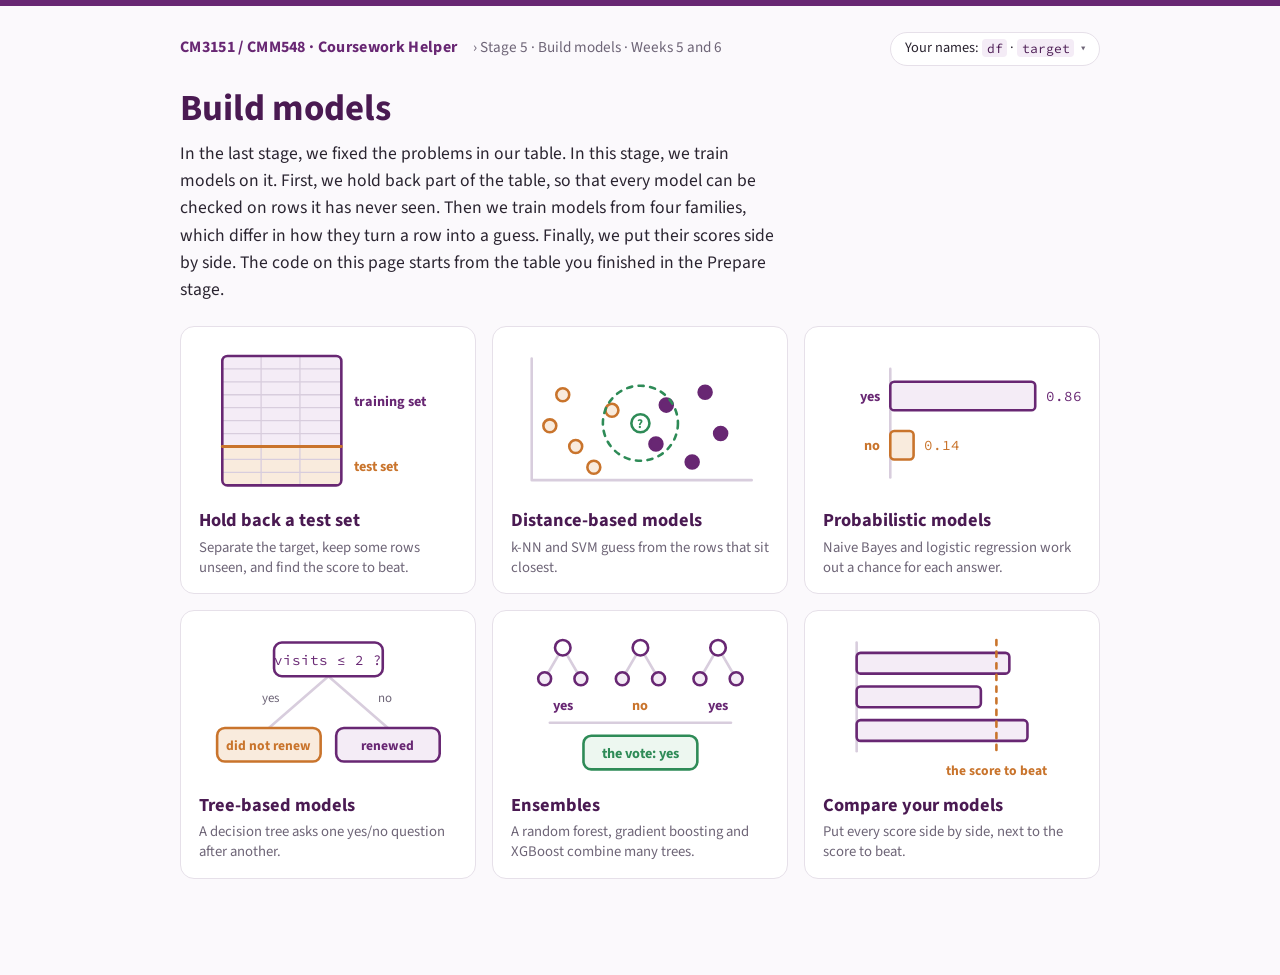
==== build.html @ bafcfcdd "Add Core Website" ====
<!doctype html>
<!--
  Coursework Helper: Build models (stage 5), drafted 16 November 2026 for weeks 5 and 6.
  Built on the design of this folder (style.css, and the same script as visualise.html).
  Every paragraph on this page is new wording. Open the page with ?review on the end of the address to shade it.
  The code is the code from the week 5 and week 6 labs. The three XGBoost questions are moved in from
  generated/week6/coursework_helper_xgboost.html.
  Example outputs were run on Bank Marketing, prepared as in the week 5 and week 6 labs, with scikit-learn 1.9.1,
  pandas 3.1.1 and xgboost 3.4.1, by generated/week6/scripts/helper_build_outputs.py.
-->
<html lang="en-GB"><head><meta charset="utf-8"><meta name="viewport" content="width=device-width,initial-scale=1">
<title>Build models · Coursework Helper</title>
<link rel="stylesheet" href="https://fonts.googleapis.com/css2?family=Source+Sans+3:wght@400;600;700&family=Source+Code+Pro:wght@400;600&display=swap">
<link rel="stylesheet" href="style.css">
<style>
  body.review [data-draft]{background:#FFF6D6;box-shadow:0 0 0 3px #FFF6D6;border-radius:3px}
</style>
</head><body>
<div class="topbar"></div>
<div class="masthead"><a class="brand" href="index.html">CM3151 / CMM548 · Coursework Helper</a><span class="crumbs">› Stage 5 · Build models · Weeks 5 and 6</span>
<div class="namesdock"><button class="namesbtn" id="namesbtn" aria-expanded="false">Your names: <code id="nm-df">df</code> · <code id="nm-target">target</code> <span class="chev">▾</span></button>
<div class="namespanel" id="namespanel" hidden><p>Type the names from your own notebook once. Every code block on the page changes to match, and they are remembered on this computer.</p>
<label>Your table <input data-key="df" value="df"></label><label>Your target column <input data-key="target" value="target"></label></div></div></div>
<main class="wrap">
<h1>Build models</h1>
<div class="intro-text"><p>In the last stage, we fixed the problems in our table. In this stage, we train models on it. First, we hold back part of the table, so that every model can be checked on rows it has never seen. Then we train models from four families, which differ in how they turn a row into a guess. Finally, we put their scores side by side. The code on this page starts from the table you finished in the Prepare stage.</p></div>

<div class="model" id="model">
  <a class="panel" href="#g-split" data-group="split">
    <svg viewBox="0 0 200 120" fill="none" stroke="#682773" stroke-width="2" stroke-linecap="round">
      <rect x="18" y="10" width="92" height="70" fill="#F4ECF6" stroke="none"/>
      <rect x="18" y="80" width="92" height="30" fill="#F9EBDD" stroke="none"/>
      <path d="M18 20h92M18 30h92M18 40h92M18 50h92M18 60h92M18 70h92M18 90h92M18 100h92M48 10v100M78 10v100" stroke="#D8CDDD" stroke-width="1"/>
      <rect x="18" y="10" width="92" height="100" rx="4"/>
      <path d="M18 80h92" stroke="#C9742C" stroke-width="2.2"/>
      <text x="120" y="49" font-size="11" fill="#682773" stroke="none" font-family="Source Sans 3" font-weight="700">training set</text>
      <text x="120" y="99" font-size="11" fill="#C9742C" stroke="none" font-family="Source Sans 3" font-weight="700">test set</text>
    </svg>
    <h2>Hold back a test set</h2><p>Separate the target, keep some rows unseen, and find the score to beat.</p>
  </a>
  <a class="panel" href="#g-distance" data-group="distance">
    <svg viewBox="0 0 200 120" fill="none" stroke="#682773" stroke-width="2" stroke-linecap="round">
      <path d="M16 106h170M16 106V12" stroke="#D8CDDD"/>
      <g fill="#F9EBDD" stroke="#C9742C"><circle cx="78" cy="52" r="5"/><circle cx="40" cy="40" r="5"/><circle cx="50" cy="80" r="5"/><circle cx="30" cy="64" r="5"/><circle cx="64" cy="96" r="5"/></g>
      <g fill="#682773"><circle cx="120" cy="48" r="5"/><circle cx="112" cy="78" r="5"/><circle cx="150" cy="38" r="5"/><circle cx="162" cy="70" r="5"/><circle cx="140" cy="92" r="5"/></g>
      <circle cx="100" cy="62" r="29" stroke="#2E8B57" stroke-dasharray="4 5"/>
      <circle cx="100" cy="62" r="7" fill="#fff" stroke="#2E8B57"/>
      <text x="100" y="66" font-size="10" fill="#2E8B57" stroke="none" font-family="Source Sans 3" font-weight="700" text-anchor="middle">?</text>
    </svg>
    <h2>Distance-based models</h2><p>k-NN and SVM guess from the rows that sit closest.</p>
  </a>
  <a class="panel" href="#g-prob" data-group="prob">
    <svg viewBox="0 0 200 120" fill="none" stroke="#682773" stroke-width="2" stroke-linecap="round">
      <path d="M52 20v84" stroke="#D8CDDD"/>
      <rect x="52" y="30" width="112" height="22" rx="3" fill="#F4ECF6"/>
      <rect x="52" y="68" width="18" height="22" rx="3" fill="#F9EBDD" stroke="#C9742C"/>
      <text x="44" y="45" font-size="11" fill="#682773" stroke="none" font-family="Source Sans 3" font-weight="700" text-anchor="end">yes</text>
      <text x="44" y="83" font-size="11" fill="#C9742C" stroke="none" font-family="Source Sans 3" font-weight="700" text-anchor="end">no</text>
      <text x="172" y="45" font-size="11" fill="#682773" stroke="none" font-family="Source Code Pro">0.86</text>
      <text x="78" y="83" font-size="11" fill="#C9742C" stroke="none" font-family="Source Code Pro">0.14</text>
    </svg>
    <h2>Probabilistic models</h2><p>Naive Bayes and logistic regression work out a chance for each answer.</p>
  </a>
  <a class="panel" href="#g-tree" data-group="tree">
    <svg viewBox="0 0 200 120" fill="none" stroke="#682773" stroke-width="2" stroke-linecap="round">
      <path d="M100 38L54 78M100 38l46 40" stroke="#D8CDDD"/>
      <rect x="58" y="12" width="84" height="26" rx="6" fill="#fff"/>
      <text x="100" y="29" font-size="11" fill="#682773" stroke="none" font-family="Source Code Pro" text-anchor="middle">visits ≤ 2 ?</text>
      <text x="62" y="58" font-size="10" fill="#6E6577" stroke="none" font-family="Source Sans 3" text-anchor="end">yes</text>
      <text x="138" y="58" font-size="10" fill="#6E6577" stroke="none" font-family="Source Sans 3">no</text>
      <rect x="14" y="78" width="80" height="26" rx="6" fill="#F9EBDD" stroke="#C9742C"/>
      <rect x="106" y="78" width="80" height="26" rx="6" fill="#F4ECF6"/>
      <text x="54" y="95" font-size="10.5" fill="#C9742C" stroke="none" font-family="Source Sans 3" font-weight="700" text-anchor="middle">did not renew</text>
      <text x="146" y="95" font-size="10.5" fill="#682773" stroke="none" font-family="Source Sans 3" font-weight="700" text-anchor="middle">renewed</text>
    </svg>
    <h2>Tree-based models</h2><p>A decision tree asks one yes/no question after another.</p>
  </a>
  <a class="panel" href="#g-ensemble" data-group="ensemble">
    <svg viewBox="0 0 200 120" fill="none" stroke="#682773" stroke-width="2" stroke-linecap="round">
      <g id="mini"><path d="M40 16L26 40M40 16l14 24" stroke="#D8CDDD"/><circle cx="40" cy="16" r="6" fill="#fff"/><circle cx="26" cy="40" r="5" fill="#F4ECF6"/><circle cx="54" cy="40" r="5" fill="#F4ECF6"/></g>
      <g transform="translate(60 0)"><path d="M40 16L26 40M40 16l14 24" stroke="#D8CDDD"/><circle cx="40" cy="16" r="6" fill="#fff"/><circle cx="26" cy="40" r="5" fill="#F4ECF6"/><circle cx="54" cy="40" r="5" fill="#F4ECF6"/></g>
      <g transform="translate(120 0)"><path d="M40 16L26 40M40 16l14 24" stroke="#D8CDDD"/><circle cx="40" cy="16" r="6" fill="#fff"/><circle cx="26" cy="40" r="5" fill="#F4ECF6"/><circle cx="54" cy="40" r="5" fill="#F4ECF6"/></g>
      <text x="40" y="64" font-size="11" fill="#682773" stroke="none" font-family="Source Sans 3" font-weight="700" text-anchor="middle">yes</text>
      <text x="100" y="64" font-size="11" fill="#C9742C" stroke="none" font-family="Source Sans 3" font-weight="700" text-anchor="middle">no</text>
      <text x="160" y="64" font-size="11" fill="#682773" stroke="none" font-family="Source Sans 3" font-weight="700" text-anchor="middle">yes</text>
      <path d="M30 74h140" stroke="#D8CDDD"/>
      <rect x="56" y="84" width="88" height="26" rx="6" fill="#EDF7F0" stroke="#2E8B57"/>
      <text x="100" y="101" font-size="11" fill="#2E8B57" stroke="none" font-family="Source Sans 3" font-weight="700" text-anchor="middle">the vote: yes</text>
    </svg>
    <h2>Ensembles</h2><p>A random forest, gradient boosting and XGBoost combine many trees.</p>
  </a>
  <a class="panel" href="#g-compare" data-group="compare">
    <svg viewBox="0 0 200 120" fill="none" stroke="#682773" stroke-width="2" stroke-linecap="round">
      <path d="M26 12v84" stroke="#D8CDDD"/>
      <rect x="26" y="20" width="118" height="16" rx="3" fill="#F4ECF6"/>
      <rect x="26" y="46" width="96" height="16" rx="3" fill="#F4ECF6"/>
      <rect x="26" y="72" width="132" height="16" rx="3" fill="#F4ECF6"/>
      <path d="M134 10v90" stroke="#C9742C" stroke-dasharray="4 5"/>
      <text x="134" y="114" font-size="10.5" fill="#C9742C" stroke="none" font-family="Source Sans 3" font-weight="700" text-anchor="middle">the score to beat</text>
    </svg>
    <h2>Compare your models</h2><p>Put every score side by side, next to the score to beat.</p>
  </a>
</div>

<div id="layout">

<!-- ============================================================ 1 -->
<div class="group" id="g-split" hidden>
<p class="gintro">A model that is checked on the same rows it learned from can score well by memorising them. So before we train anything, we hold some rows back, and we work out the score a model would get without learning anything at all.</p>

<section class="q" id="q-xy"><button class="qhead" aria-expanded="false"><span class="title">How do I separate the target from the other columns?<small>A model learns from one set of columns and guesses another, so the two need to be apart.</small></span><span class="chev">▾</span></button>
<div class="qbody"><div class="qinner">
<p>The columns the model learns from are called <code>X</code>, and the answer it is learning to guess is called <code>y</code>. <code>drop</code> gives us every column except the target, and the square brackets pick out the target on its own:</p>
<div class="codebox"><button class="copy">Copy</button><pre data-code="X = {df}.drop(columns=['{target}'])
y = {df}['{target}']
print(X.shape, y.shape)"></pre></div>
<div class="outbox"><span class="olabel">Example output</span><pre class="o">(45211, 51) (45211,)</pre></div>
<p>On Bank Marketing, <code>X</code> has 45,211 rows and 51 columns, and <code>y</code> has the same 45,211 rows. Check that your own two row counts match.</p>
<p>If your table has a column that only labels each row (a name or an ID number), add it to the list inside <code>drop</code>, because a label says nothing about the answer. In the gym, that was <code>columns=['name', 'renewed']</code>.</p>
<p>Every column left in <code>X</code> needs to be a number by now. If a later step stops with <code>ValueError: could not convert string to float</code>, a text column is still in <code>X</code>, and <a href="prepare.html#q-dummies">the Prepare stage shows how to turn it into numbers</a>.</p>
</div></div></section>

<section class="q" id="q-split"><button class="qhead" aria-expanded="false"><span class="title">How do I hold back a test set?<small>The test set is the rows the model never sees while it learns, so that we can check it fairly afterwards.</small></span><span class="chev">▾</span></button>
<div class="qbody"><div class="qinner">
<p><code>train_test_split</code> picks rows at random and puts them into two sets: a training set for the model to learn from, and a test set to check it with. There are three settings to know:</p>
<ol class="steps-list">
<li><code>test_size=0.3</code> holds back 30% of the rows as the test set.</li>
<li><code>random_state=0</code> makes the computer pick the same rows every time, so that your scores do not change each time you run your notebook.</li>
<li><code>stratify=y</code> keeps the same share of each answer in the training set and in the test set.</li>
</ol>
<div class="codebox"><button class="copy">Copy</button><pre data-code="from sklearn.model_selection import train_test_split

X_train, X_test, y_train, y_test = train_test_split(X, y, test_size=0.3, random_state=0, stratify=y)
print(X_train.shape, X_test.shape)"></pre></div>
<div class="outbox"><span class="olabel">Example output</span><pre class="o">(31647, 51) (13564, 51)</pre></div>
<p>Next, we check that both sets got their fair share of each answer:</p>
<div class="codebox"><button class="copy">Copy</button><pre data-code="pd.DataFrame({
    'training set': y_train.value_counts(normalize=True),
    'test set': y_test.value_counts(normalize=True),
}).round(3)"></pre></div>
<div class="outbox"><span class="olabel">Example output</span><pre class="o">     training set  test set
y
no          0.883     0.883
yes         0.117     0.117</pre></div>
<p>On Bank Marketing, there are 31,647 clients in the training set and 13,564 in the test set, with 0.883 "no" and 0.117 "yes" in both. From here on, the test set is only used for checking a model, never for training one. Write down the size of your two sets, because a score means more when the reader knows how many rows it was worked out from.</p>
</div></div></section>

<section class="q" id="q-beat"><button class="qhead" aria-expanded="false"><span class="title">What score does a model have to beat?<small>Always guessing the most common answer gets a score without learning anything.</small></span><span class="chev">▾</span></button>
<div class="qbody"><div class="qinner">
<p>Before we train anything, we work out the score we would get by always guessing the most common answer. Any model needs to beat this number to be useful. <code>value_counts(normalize=True)</code> gives the share of each answer in the test set, and the largest share is the score to beat:</p>
<div class="codebox"><button class="copy">Copy</button><pre data-code="y_test.value_counts(normalize=True).round(3)"></pre></div>
<div class="outbox"><span class="olabel">Example output</span><pre class="o">y
no     0.883
yes    0.117
Name: proportion, dtype: float64</pre></div>
<p>On Bank Marketing, always guessing "no" would be right for 88.3% of the test set, so 0.883 is the score to beat. A model that scores 0.88 here sounds good, but it has done no better than guessing. Write down your own number, and keep it beside every score from here on.</p>
</div></div></section>
</div>

<!-- ============================================================ 2 -->
<div class="group" id="g-distance" hidden>
<p class="gintro">A distance-based model treats every row as a point, and guesses from the points that sit closest to it. Because it measures distance, the column with the biggest numbers would decide which rows count as close. So every model in this family has <code>MinMaxScaler</code> in front of it.</p>

<section class="q" id="q-knn"><button class="qhead" aria-expanded="false"><span class="title">How do I train k-NN?<small>k-NN finds the training rows most like a new row, and goes with the answer most of them have.</small></span><span class="chev">▾</span></button>
<div class="qbody"><div class="qinner">
<p>k-NN is short for "k nearest neighbours". For each new row, it finds the rows in the training set that sit closest to it, and guesses the answer that most of those neighbours have. <code>n_neighbors=3</code> asks the three closest rows.</p>
<p>First, we join the scaler and the model together with <code>make_pipeline</code>, so that the smallest and largest values are worked out from the training set only. Then <code>fit</code> is the step where the model learns from the training set:</p>
<div class="codebox"><button class="copy">Copy</button><pre data-code="from sklearn.pipeline import make_pipeline
from sklearn.preprocessing import MinMaxScaler
from sklearn.neighbors import KNeighborsClassifier

knn = make_pipeline(MinMaxScaler(), KNeighborsClassifier(n_neighbors=3))
knn.fit(X_train, y_train)"></pre></div>
<p>Next, <code>score</code> asks the model to guess for every row we give it, and tells us the share of guesses that were right. We print two scores: the first is on the training set, which the model has seen, and the second is on the test set, which it has not.</p>
<div class="codebox"><button class="copy">Copy</button><pre data-code="print(knn.score(X_train, y_train), knn.score(X_test, y_test))"></pre></div>
<div class="outbox"><span class="olabel">Example output</span><pre class="o">0.9173381363162385 0.8805662046593925</pre></div>
<p>On a big table this cell can take a minute or more, because k-NN compares every row it is scoring with every row in the training set.</p>
<p>On Bank Marketing, k-NN scores 0.917 on the training set and 0.881 on the test set. The test score is the one to compare with the score to beat, and here it is just below it (0.883). Write down both of your numbers. <a href="evaluate.html#q-gap">The Evaluate stage shows how to read the gap between them</a>.</p>
<p>To try a different number of neighbours, change the 3 and run both cells again. Write down the setting next to each pair of scores, so that you can report what you tried.</p>
</div></div></section>

<section class="q" id="q-svm"><button class="qhead" aria-expanded="false"><span class="title">How do I train an SVM?<small>An SVM draws a boundary between the answers, with as wide a gap as it can.</small></span><span class="chev">▾</span></button>
<div class="qbody"><div class="qinner">
<p>An SVM (support vector machine) draws a boundary between the rows of each answer, and places it so that the gap to the closest rows on either side is as wide as possible. A new row is guessed by the side of the boundary it falls on.</p>
<p>It measures distances too, so it uses the same scaling step. The code is the same as for k-NN, with <code>SVC</code> (the scikit-learn name for an SVM) in place of <code>KNeighborsClassifier</code>:</p>
<div class="codebox"><button class="copy">Copy</button><pre data-code="from sklearn.svm import SVC

svm = make_pipeline(MinMaxScaler(), SVC())
svm.fit(X_train, y_train)
print(svm.score(X_train, y_train), svm.score(X_test, y_test))"></pre></div>
<div class="outbox"><span class="olabel">Example output</span><pre class="o">0.8945239675166683 0.8942789737540549</pre></div>
<p>An SVM gets slow as the table grows. If your training set has many more than 10,000 rows and this cell is still running after a few minutes, stop it and train on a random sample of 5,000 rows instead. <code>sample</code> picks rows at random, and we then pick out the answers for those same rows:</p>
<div class="codebox"><button class="copy">Copy</button><pre data-code="X_sample = X_train.sample(n=5000, random_state=0)
y_sample = y_train.loc[X_sample.index]

svm = make_pipeline(MinMaxScaler(), SVC())
svm.fit(X_sample, y_sample)
print(svm.score(X_sample, y_sample), svm.score(X_test, y_test))"></pre></div>
<div class="outbox"><span class="olabel">Example output</span><pre class="o">0.8886 0.8936891772338543</pre></div>
<p>The model learns from the sample, but we still score it on the whole test set, the same test set as every other model. On Bank Marketing, the sample gives a test score of 0.894, the same to three decimal places as training on all 31,647 clients. If you train on a sample for your coursework, say so in your report, and give the reason (for example, how long the full table took).</p>
</div></div></section>
</div>

<!-- ============================================================ 3 -->
<div class="group" id="g-prob" hidden>
<p class="gintro">A probabilistic model works out a chance for each answer, and guesses the answer with the highest chance. The two models in this family get to that chance in different ways, and only one of them needs the columns on the same scale.</p>

<section class="q" id="q-nb"><button class="qhead" aria-expanded="false"><span class="title">How do I train Naive Bayes?<small>Naive Bayes looks at one column at a time, and asks how common the row's value is for each answer.</small></span><span class="chev">▾</span></button>
<div class="qbody"><div class="qinner">
<p>For each answer, Naive Bayes asks how common each of the row's values is among the training rows with that answer, and multiplies those shares together. It is called "naive" because it treats every column as if it had nothing to do with the others. <code>GaussianNB</code> is the version that works with number columns.</p>
<p>It looks at one column at a time, so a column with big numbers cannot drown out the others, and it needs no scaling step:</p>
<div class="codebox"><button class="copy">Copy</button><pre data-code="from sklearn.naive_bayes import GaussianNB

nb = GaussianNB()
nb.fit(X_train, y_train)
print(nb.score(X_train, y_train), nb.score(X_test, y_test))"></pre></div>
<div class="outbox"><span class="olabel">Example output</span><pre class="o">0.8257338768287673 0.826673547626069</pre></div>
<p>On Bank Marketing, Naive Bayes scores 0.826 on the training set and 0.827 on the test set, which is below the score to beat (0.883). Do not throw a model away for this alone! The score only counts how many guesses were right, not which ones, and <a href="evaluate.html#q-matrix">the Evaluate stage shows how to see which mistakes a model makes</a>.</p>
<p>When you leave scaling out for a model, say why in your report.</p>
</div></div></section>

<section class="q" id="q-lr"><button class="qhead" aria-expanded="false"><span class="title">How do I train logistic regression?<small>Logistic regression gives every column a weight, and adds the weighted values up into a chance.</small></span><span class="chev">▾</span></button>
<div class="qbody"><div class="qinner">
<p>Logistic regression learns one weight for each column. For a new row, it multiplies each value by its column's weight, adds the results together, and turns the total into a chance between 0 and 1.</p>
<p>It finds its weights more easily when the columns are on the same scale, so it goes in a pipeline with the scaler, like the distance-based models:</p>
<div class="codebox"><button class="copy">Copy</button><pre data-code="from sklearn.linear_model import LogisticRegression

lr = make_pipeline(MinMaxScaler(), LogisticRegression())
lr.fit(X_train, y_train)
print(lr.score(X_train, y_train), lr.score(X_test, y_test))"></pre></div>
<div class="outbox"><span class="olabel">Example output</span><pre class="o">0.8928808417859513 0.892288410498378</pre></div>
<p>On Bank Marketing, logistic regression scores 0.893 on the training set and 0.892 on the test set, a little above the score to beat (0.883).</p>
<p>If you see a warning that it "failed to converge", add <code>max_iter=1000</code> inside <code>LogisticRegression()</code>, which gives it more steps to find its weights. On Bank Marketing, this warning appears when the scaler is left out, so check that your model is inside the pipeline first.</p>
</div></div></section>
</div>

<!-- ============================================================ 4 -->
<div class="group" id="g-tree" hidden>
<p class="gintro">A tree-based model asks a series of yes/no questions about a row, such as "is <code>visits</code> 2 or fewer?". Each answer leads to the next question, until the row reaches a guess. Every question looks at one column on its own, so a tree needs no scaling.</p>

<section class="q" id="q-tree"><button class="qhead" aria-expanded="false"><span class="title">How do I train a decision tree?<small>A decision tree learns which yes/no questions split the training rows best.</small></span><span class="chev">▾</span></button>
<div class="qbody"><div class="qinner">
<p>A decision tree picks the question that best separates the answers in the training set, then picks another question for each side, and keeps going. <code>random_state=0</code> makes it settle ties between questions the same way every time, so that your scores do not change between runs.</p>
<div class="codebox"><button class="copy">Copy</button><pre data-code="from sklearn.tree import DecisionTreeClassifier

tree = DecisionTreeClassifier(random_state=0)
tree.fit(X_train, y_train)
print(tree.score(X_train, y_train), tree.score(X_test, y_test))"></pre></div>
<div class="outbox"><span class="olabel">Example output</span><pre class="o">1.0 0.8347095252138013</pre></div>
<p>On Bank Marketing, the tree scores 1.0 on the training set and 0.835 on the test set, which is worse than always guessing "no" (0.883). With no limit, a tree keeps asking questions until it has every training row right. It has memorised the training set, and what it memorised does not carry over to rows it has not seen.</p>
<p>To see how far it went, ask the tree how many questions deep it is:</p>
<div class="codebox"><button class="copy">Copy</button><pre data-code="tree.get_depth()"></pre></div>
<div class="outbox"><span class="olabel">Example output</span><pre class="o">47</pre></div>
<p>A perfect training score next to a much lower test score is the sign to look for in your own tree. The next question shows the fix.</p>
</div></div></section>

<section class="q" id="q-depth"><button class="qhead" aria-expanded="false"><span class="title">How do I stop my tree from memorising?<small><code>max_depth</code> limits how many questions deep the tree can go.</small></span><span class="chev">▾</span></button>
<div class="qbody"><div class="qinner">
<p>A tree that can only ask a few questions has to spend them on the patterns that hold for many rows, so it cannot memorise single rows. <code>max_depth=5</code> stops the tree after five questions. We give this tree its own name, so that both trees can be compared later:</p>
<div class="codebox"><button class="copy">Copy</button><pre data-code="tree5 = DecisionTreeClassifier(max_depth=5, random_state=0)
tree5.fit(X_train, y_train)
print(tree5.score(X_train, y_train), tree5.score(X_test, y_test))"></pre></div>
<div class="outbox"><span class="olabel">Example output</span><pre class="o">0.8957563118147059 0.8908139191978768</pre></div>
<p>On Bank Marketing, the training score drops from 1.0 to 0.896 and the test score rises from 0.835 to 0.891. The two scores now sit close together, and the test score is above the score to beat.</p>
<p>The best limit is different for every dataset, so try a few on your own (the lab used 1, 3, 5 and 10). Write down both scores for each limit, because the limit you choose needs its reason in your report. <a href="evaluate.html#q-grid">The Evaluate stage shows how to try several settings in one go</a>.</p>
</div></div></section>
</div>

<!-- ============================================================ 5 -->
<div class="group" id="g-ensemble" hidden>
<p class="gintro">An ensemble combines many small models into one. The three ensembles on this page are all built from decision trees, so none of them needs scaling. They differ in how the trees are grown, and in how their guesses are combined.</p>

<section class="q" id="q-rf"><button class="qhead" aria-expanded="false"><span class="title">How do I train a random forest?<small>A random forest grows many trees, each on a different random sample of the rows, and lets them vote.</small></span><span class="chev">▾</span></button>
<div class="qbody"><div class="qinner">
<p>A random forest grows 100 trees. Each tree is given a different random sample of the training rows, so the trees learn slightly different questions and make different mistakes. For a new row, every tree makes a guess, and the forest goes with the answer that gets the most votes. <code>random_state=0</code> makes the random samples the same every time.</p>
<div class="codebox"><button class="copy">Copy</button><pre data-code="from sklearn.ensemble import RandomForestClassifier

rf = RandomForestClassifier(random_state=0)
rf.fit(X_train, y_train)
print(rf.score(X_train, y_train), rf.score(X_test, y_test))"></pre></div>
<div class="outbox"><span class="olabel">Example output</span><pre class="o">0.9998104085695326 0.8935417281038042</pre></div>
<p>On Bank Marketing, the forest scores almost 1.0 on the training set, like the single tree with no limit, because each of its trees has no limit either. Its test score is 0.894 where the single tree scored 0.835: one tree's mistakes are outvoted by the others. Write down both numbers, and compare the test score with your score to beat.</p>
</div></div></section>

<section class="q" id="q-gb"><button class="qhead" aria-expanded="false"><span class="title">How do I train gradient boosting?<small>Gradient boosting grows small trees one after another, and each new tree works on what the trees so far still get wrong.</small></span><span class="chev">▾</span></button>
<div class="qbody"><div class="qinner">
<p>A random forest grows its trees separately and lets them vote. Gradient boosting grows them in a row: the first small tree makes its guesses, the second tree is trained on what the first still gets wrong, and so on for 100 trees. The final guess adds all of the trees together.</p>
<div class="codebox"><button class="copy">Copy</button><pre data-code="from sklearn.ensemble import GradientBoostingClassifier

gb = GradientBoostingClassifier(random_state=0)
gb.fit(X_train, y_train)
print(gb.score(X_train, y_train), gb.score(X_test, y_test))"></pre></div>
<div class="outbox"><span class="olabel">Example output</span><pre class="o">0.898821373273928 0.893320554408729</pre></div>
<p>On Bank Marketing, gradient boosting scores 0.899 on the training set and 0.893 on the test set. Its trees are small, so the two scores sit close together.</p>
<p>On a big table this can take a few minutes. If it does, write down how long it took, so that you can give it as a reason in your report.</p>
</div></div></section>

<section class="q" id="q-xgb-install"><button class="qhead" aria-expanded="false"><span class="title">How do I install XGBoost?<small>XGBoost is a separate library, so Python cannot find it until it is installed.</small></span><span class="chev">▾</span></button>
<div class="qbody"><div class="qinner">
<p>XGBoost is a boosting model: it grows trees one after another, and each new tree works on what the trees so far still get wrong. It often comes near the top when papers compare models on tables of data, so you may meet it in your literature review. It does not come with scikit-learn, so it needs installing first.</p>
<p>First, we install it from inside the notebook. The <code>%</code> at the start tells Jupyter to install the library into the same Python that runs your notebook. Run this once, in its own cell:</p>
<div class="codebox"><button class="copy">Copy</button><pre data-code="%pip install xgboost"></pre></div>
<p>When it finishes, restart the kernel (Kernel, then Restart), so that the notebook can see the new library. Then add the import line to the top of your notebook, with your other imports:</p>
<div class="codebox"><button class="copy">Copy</button><pre data-code="from xgboost import XGBClassifier"></pre></div>
<p>If you see <code>ModuleNotFoundError: No module named 'xgboost'</code>, the install has not finished, or the kernel has not been restarted since.</p>
<p><strong>On a Mac:</strong> if you see <code>XGBoostError</code> with the words <code>libomp.dylib</code> and "could not be loaded", XGBoost needs one extra tool, OpenMP, which lets it use every core of your computer. Install it in the Terminal app with <code>brew install libomp</code> (this needs Homebrew), then restart the kernel. If you cannot install it, use Google Colab, where XGBoost is already installed.</p>
</div></div></section>

<section class="q" id="q-xgb-classes"><button class="qhead" aria-expanded="false"><span class="title">Why does XGBoost say my classes are invalid?<small>XGBoost needs each answer as a number: 0, 1, 2 and so on.</small></span><span class="chev">▾</span></button>
<div class="qbody"><div class="qinner">
<p>The scikit-learn models on this page accept answers written as words, like "yes" and "no". XGBoost does not. If your target column holds words, <code>fit</code> stops with an error like this one:</p>
<div class="outbox"><span class="olabel">The error</span><pre class="o">ValueError: Invalid classes inferred from unique values of `y`.  Expected: [0 1], got ['no' 'yes']</pre></div>
<p>So we turn each answer into a number with <code>LabelEncoder</code>. <code>fit_transform</code> learns the answers from the training set and turns them into numbers. Then <code>transform</code> turns the test set's answers into numbers in the same way, so that both sets use the same code:</p>
<div class="codebox"><button class="copy">Copy</button><pre data-code="from sklearn.preprocessing import LabelEncoder

le = LabelEncoder()
y_train_num = le.fit_transform(y_train)
y_test_num = le.transform(y_test)
le.classes_"></pre></div>
<div class="outbox"><span class="olabel">Example output</span><pre class="o">array(['no', 'yes'], dtype=object)</pre></div>
<p><code>classes_</code> is the key: the first answer became 0 and the second became 1. Write it down, because you need it to read XGBoost's guesses. This also works when your target has more than two answers: they become 0, 1, 2 and so on. If your target is already 0 and 1, you can skip this step.</p>
</div></div></section>

<section class="q" id="q-xgb-train"><button class="qhead" aria-expanded="false"><span class="title">How do I train XGBoost and check it?<small>The same <code>fit</code> and <code>score</code> steps as every other model, using the numbered answers.</small></span><span class="chev">▾</span></button>
<div class="qbody"><div class="qinner">
<p>XGBoost is made of trees, so it does not need the columns on the same scale, just like the random forest. We train it on the numbered answers, and print both scores, as for every other model:</p>
<div class="codebox"><button class="copy">Copy</button><pre data-code="xgb = XGBClassifier(random_state=0)
xgb.fit(X_train, y_train_num)
print(xgb.score(X_train, y_train_num), xgb.score(X_test, y_test_num))"></pre></div>
<div class="outbox"><span class="olabel">Example output</span><pre class="o">0.9289664107182355 0.8941315246240047</pre></div>
<p>XGBoost's guesses come back as numbers too. <code>inverse_transform</code> turns them back into your answers, so that you can read them:</p>
<div class="codebox"><button class="copy">Copy</button><pre data-code="le.inverse_transform(xgb.predict(X_test[:5]))"></pre></div>
<div class="outbox"><span class="olabel">Example output</span><pre class="o">array(['no', 'no', 'no', 'no', 'no'], dtype=object)</pre></div>
<p>When you compare XGBoost with your other models, make sure every model is scored on the same test set. The numbered answers are the same rows as before, only written as numbers.</p>
</div></div></section>
</div>

<!-- ============================================================ 6 -->
<div class="group" id="g-compare" hidden>
<p class="gintro">One score on its own says very little. Putting every model's scores in one table, next to the score to beat, shows which models have learned something, and gives you the comparison your report needs.</p>

<section class="q" id="q-compare"><button class="qhead" aria-expanded="false"><span class="title">How do I put my models' scores side by side?<small>One table, with a row for each model and a column for each of its two scores.</small></span><span class="chev">▾</span></button>
<div class="qbody"><div class="qinner">
<p>We build a small table with one row for each model. The three lists need to be in the same order: the names you want to show, then each model's training score, then each model's test score. <code>round(3)</code> keeps three decimal places.</p>
<div class="codebox"><button class="copy">Copy</button><pre data-code="pd.DataFrame({
    'model': ['k-NN', 'Naive Bayes', 'Decision tree'],
    'training score': [knn.score(X_train, y_train), nb.score(X_train, y_train), tree5.score(X_train, y_train)],
    'test score': [knn.score(X_test, y_test), nb.score(X_test, y_test), tree5.score(X_test, y_test)],
}).round(3)"></pre></div>
<div class="outbox"><span class="olabel">Example output</span><pre class="o">           model  training score  test score
0           k-NN           0.917       0.881
1    Naive Bayes           0.826       0.827
2  Decision tree           0.896       0.891</pre></div>
<p>Swap in the models you trained: change the names in the first list, and the model at the start of each <code>.score</code> in the other two. If a model was trained on a sample, its training score uses the sample, as in <code>svm.score(X_sample, y_sample)</code>.</p>
<p>Read the table in two steps. First, compare each test score with your score to beat. Then compare the two scores in each row: a training score far above the test score means that the model has memorised some of its training rows.</p>
<p>On Bank Marketing, only the tree is above the score to beat (0.883), and even the best model on this page (0.894) is only about one point above it. When most of the answers are the same, this score cannot tell good models apart, and <a href="evaluate.html">the Evaluate stage shows the scores that can</a>. It asks for the name of a trained model, which is the name on the left of the <code>=</code> sign, such as <code>knn</code> or <code>tree5</code>.</p>
</div></div></section>

<section class="q" id="q-choose"><button class="qhead" aria-expanded="false"><span class="title">Which models should I compare?<small>Models from different families get to their guesses in different ways, so they make different mistakes.</small></span><span class="chev">▾</span></button>
<div class="qbody"><div class="qinner">
<p>Two models from the same family often get the same rows wrong, so comparing them tells you less than comparing across families. Each card below gives a family, its models on this page, and what to know before you choose it.</p>
<div class="dsgrid">
<div class="dscard"><h3>Distance-based</h3><p><code>knn</code> and <code>svm</code>. Both need the columns on the same scale. Both slow down on big tables: k-NN when it guesses, and the SVM when it trains.</p></div>
<div class="dscard"><h3>Probabilistic</h3><p><code>nb</code> and <code>lr</code>. Naive Bayes needs no scaling, and logistic regression does. Both train quickly, and both can give a chance for each answer as well as a guess.</p></div>
<div class="dscard"><h3>Tree-based</h3><p><code>tree</code> and <code>tree5</code>. No scaling needed. A tree memorises its training set unless it has a limit such as <code>max_depth</code>.</p></div>
<div class="dscard"><h3>Ensembles</h3><p><code>rf</code>, <code>gb</code> and <code>xgb</code>. No scaling needed. They take longer to train, because each one is made of many trees.</p></div>
</div>
<p>A decision tree and a random forest are closely related, because a forest is made of trees. Comparing those two tells you less than comparing either of them with a model from another family.</p>
<p>In your report, say why you chose each model, and for each fix from the Prepare stage, say whether your models needed it. A fix you left out, with its reason, is a result too.</p>
</div></div></section>
</div>

</div>

</main>

<script>
const vals = {df:'df', target:'target'};
try{ Object.assign(vals, JSON.parse(localStorage.getItem('cw-names')||'{}')); }catch(e){}
function sub(s){ return s.replace(/\{(\w+)\}/g, (m,k)=> vals[k] ?? m); }
function esc(s){ return s.replace(/&/g,'&amp;').replace(/</g,'&lt;'); }
function refresh(){ document.querySelectorAll('pre[data-code]').forEach(p=> p.innerHTML = esc(sub(p.dataset.code)));
  document.getElementById('nm-df').textContent = vals.df; document.getElementById('nm-target').textContent = vals.target;
  document.querySelectorAll('input[data-key]').forEach(i=>{ if(i.value!==vals[i.dataset.key]) i.value=vals[i.dataset.key]; }); }
document.querySelectorAll('input[data-key]').forEach(i=> i.addEventListener('input', e=>{ vals[e.target.dataset.key]=e.target.value; try{localStorage.setItem('cw-names',JSON.stringify(vals));}catch(x){} refresh(); }));
refresh();
const nb=document.getElementById('namesbtn'), np=document.getElementById('namespanel');
nb.addEventListener('click',()=>{ const open=np.hidden; np.hidden=!open; nb.setAttribute('aria-expanded',open); if(open) np.querySelector('input').focus(); });
document.addEventListener('click',e=>{ if(!e.target.closest('.namesdock')){ np.hidden=true; nb.setAttribute('aria-expanded','false'); } });
document.querySelectorAll('.copy').forEach(b=> b.addEventListener('click', ()=>{ const t = sub(b.parentElement.querySelector('pre').dataset.code); navigator.clipboard?.writeText(t).then(()=>{ b.textContent='Copied'; setTimeout(()=>b.textContent='Copy',1200); }); }));
const qs=[...document.querySelectorAll('.q')];
function setOpen(q, open){ q.classList.toggle('open', open); q.querySelector('.qhead').setAttribute('aria-expanded', open); }
qs.forEach(q=> q.querySelector('.qhead').addEventListener('click', ()=>{
  const opening = !q.classList.contains('open');
  qs.forEach(o=>{ if(o!==q && o.classList.contains('open')) setOpen(o,false); });
  setOpen(q, opening);
  if(opening) setTimeout(()=> q.scrollIntoView({behavior:'smooth', block:'start'}), 60);
}));
let current = null;
function pick(g, scroll){
  if (g === current) g = null;
  current = g;
  document.querySelectorAll('.panel').forEach(x=>x.classList.toggle('on', x.dataset.group===g));
  document.querySelectorAll('.group').forEach(x=>{ const on = g && x.id==='g-'+g; if(on && x.hidden){ x.hidden=false; x.classList.remove('show'); void x.offsetWidth; x.classList.add('show'); } else if(!on) x.hidden=true; });
  if(g && scroll) document.getElementById('layout').scrollIntoView({behavior:'smooth',block:'start'});
}
document.querySelectorAll('.panel').forEach(a=>a.addEventListener('click',e=>{ e.preventDefault(); pick(a.dataset.group,true); }));
if(location.hash){ const q=document.querySelector(location.hash); if(q && q.classList.contains('q')){ if(q.closest('.group')) pick(q.closest('.group').id.slice(2),false); setOpen(q,true); q.scrollIntoView(); } }
// review mode: every paragraph on this page is new wording, so ?review shades all of it
if(/[?&]review\b/.test(location.search)){ document.body.classList.add('review');
  document.querySelectorAll('.intro-text p, .gintro, .qinner > p, .qinner li, .qhead small, .qhead .title, .panel h2, .panel p, .dscard p').forEach(e=> e.setAttribute('data-draft','')); }
</script>
</body></html>
---- style.css ----
:root{--purple:#682773;--purple-dark:#4A1A52;--purple-soft:#F4ECF6;--ink:#2A2430;--muted:#6E6577;--line:#E6E0E9;--paper:#FFFFFF;--bg:#FBF9FC;--orange:#C9742C;--orange-soft:#FFF4EA;--green:#2E8B57;--green-soft:#EDF7F0;--mono:'Source Code Pro',ui-monospace,Menlo,monospace;--sans:'Source Sans 3',system-ui,sans-serif}
*{box-sizing:border-box;margin:0;padding:0}
html{color-scheme:light}
body{font-family:var(--sans);font-size:18px;line-height:1.55;color:var(--ink);background:var(--bg)}
a{color:var(--purple)}
.topbar{height:6px;background:var(--purple)}
.masthead{max-width:960px;margin:0 auto;padding:1.6rem 1.25rem .4rem;display:flex;align-items:baseline;gap:1rem;flex-wrap:wrap}
.masthead .brand{font-weight:700;color:var(--purple);text-decoration:none;font-size:1rem;letter-spacing:.02em}
.masthead .crumbs{color:var(--muted);font-size:.95rem}
.wrap{max-width:960px;margin:0 auto;padding:.6rem 1.25rem 4rem}
h1{font-size:2.3rem;line-height:1.15;font-weight:700;color:var(--purple-dark);text-wrap:balance;margin:.4rem 0 .6rem}
.lede{font-size:1.15rem;max-width:62ch;color:var(--ink);margin-bottom:2rem}
.lede b{color:var(--purple)}
/* stage cards */
.stages{display:grid;grid-template-columns:repeat(4,1fr);gap:1rem;margin:1rem 0 2rem}
@media (max-width:820px){.stages{grid-template-columns:repeat(2,1fr)}}
.stage{position:relative;display:block;text-decoration:none;color:inherit;background:var(--paper);border:1.5px solid var(--line);border-radius:14px;padding:1.1rem 1.1rem 1rem;min-height:200px;transition:border-color .15s,transform .15s}
.stage:hover{border-color:var(--purple);transform:translateY(-2px)}
.stage .n{position:absolute;top:.8rem;right:.9rem;font-size:.8rem;font-weight:700;color:var(--muted)}
.stage svg{width:56px;height:56px;display:block;margin-bottom:.7rem}
.stage h2{font-size:1.15rem;line-height:1.2;color:var(--purple-dark);margin-bottom:.25rem}
.stage p{font-size:.95rem;color:var(--muted);line-height:1.35}
.stage .wk{display:inline-block;margin-top:.7rem;font-size:.78rem;font-weight:700;letter-spacing:.05em;text-transform:uppercase;color:var(--purple)}
.stage.off{opacity:.55;pointer-events:none;background:transparent}
.stage.off .wk{color:var(--muted)}
.stage .arrow{position:absolute;right:-1.05rem;top:50%;width:1rem;color:var(--line);font-size:1.1rem;line-height:0}
.note{font-size:.95rem;color:var(--muted);max-width:62ch}
/* stage page */
.intro{display:grid;grid-template-columns:1fr 300px;gap:2rem;align-items:center;margin:0 0 1.6rem}
@media (max-width:760px){.intro{grid-template-columns:1fr}}
.intro p{font-size:1.1rem;max-width:58ch}
.intro svg{width:100%;height:auto}
.names{display:flex;flex-wrap:wrap;gap:.6rem 1.6rem;align-items:center;padding:.9rem 1.1rem;background:var(--purple-soft);border-radius:12px;margin:0 0 1.8rem;font-size:.95rem}
.names .lbl{font-weight:700;color:var(--purple-dark);flex-basis:100%}
.names label{display:flex;align-items:center;gap:.5rem}
.names input{font-family:var(--mono);font-size:.95rem;padding:.3rem .55rem;border:1.5px solid #D8CDDD;border-radius:8px;width:11em;background:#fff}
.names small{color:var(--muted);flex-basis:100%}
.switches{display:flex;gap:1.5rem;flex-wrap:wrap;margin:0 0 1.4rem;padding:.7rem 1rem;border:1.5px dashed var(--orange);border-radius:10px;background:var(--orange-soft);font-size:.9rem;color:#7A4A1A}
.switches b{margin-right:.4rem}
.switches button{font:inherit;border:1.5px solid var(--orange);background:#fff;color:#7A4A1A;border-radius:999px;padding:.15rem .7rem;cursor:pointer;margin-right:.2rem}
.switches button.on{background:var(--orange);color:#fff}
.layout{display:grid;grid-template-columns:230px 1fr;gap:2rem;align-items:start}
@media (max-width:760px){.layout{grid-template-columns:1fr}.toc{position:static}}
.toc{position:sticky;top:1rem;font-size:.92rem}
.toc h3{font-size:.78rem;letter-spacing:.07em;text-transform:uppercase;color:var(--muted);margin-bottom:.5rem}
.toc ol{list-style:none;border-left:2px solid var(--line)}
.toc li a{display:block;padding:.3rem .8rem;color:var(--ink);text-decoration:none;border-left:2px solid transparent;margin-left:-2px;line-height:1.3}
.toc li a:hover{color:var(--purple)}
.toc li a.now{border-left-color:var(--purple);color:var(--purple);font-weight:700}
/* question card */
.q{background:var(--paper);border:1.5px solid var(--line);border-radius:14px;margin-bottom:.7rem;scroll-margin-top:1rem;overflow:hidden;transition:border-color .2s,box-shadow .2s}
.q:hover{border-color:#C9B6D0}
.q.open{border-color:var(--purple);box-shadow:0 6px 24px -14px rgba(104,39,115,.45)}
.qhead{display:grid;grid-template-columns:1fr auto;gap:.9rem;align-items:center;width:100%;text-align:left;background:none;border:0;font:inherit;color:inherit;padding:1rem 1.2rem;cursor:pointer}
.qhead .num{font-size:.78rem;font-weight:700;color:var(--muted);letter-spacing:.04em;text-transform:uppercase;white-space:nowrap}
.qhead .title{font-size:1.2rem;font-weight:700;color:var(--purple-dark);line-height:1.25;display:block}
.qhead .title small{display:block;font-size:.95rem;font-weight:400;color:var(--muted);line-height:1.4;margin-top:.2rem;max-width:62ch}
.qhead .chev{color:var(--muted);transition:transform .25s}
.q.open .qhead .chev{transform:rotate(180deg)}
.q.open .qhead{background:var(--purple-soft)}
.qbody{display:grid;grid-template-rows:0fr;transition:grid-template-rows .32s cubic-bezier(.4,0,.2,1)}
.q.open .qbody{grid-template-rows:1fr}
.qinner{min-height:0;overflow:hidden;padding:0 1.4rem}
.q.open .qinner{padding:.3rem 1.4rem 1.2rem}
.q.open .qinner>*{animation:rise .35s .1s both}
@keyframes rise{from{opacity:0;transform:translateY(6px)}to{opacity:1;transform:none}}


.q .why{font-size:1.02rem;max-width:62ch;margin-bottom:.9rem}
.q .why.full{color:var(--ink)}
.q .why.short{color:var(--ink)}
.codebox{position:relative;margin:.2rem 0 .8rem}
pre{padding-right:5rem;background:#2B2432;color:#F4EEF6;font-family:var(--mono);font-size:.9rem;line-height:1.55;padding:.9rem 1rem;border-radius:10px;overflow-x:auto}
.copy{position:absolute;top:.5rem;right:.5rem;font:inherit;font-size:.78rem;font-weight:700;border:1px solid rgba(255,255,255,.3);background:rgba(255,255,255,.08);color:#fff;border-radius:7px;padding:.2rem .6rem;cursor:pointer}
.out{display:grid;grid-template-columns:1fr auto;gap:1rem;align-items:start}
@media (max-width:600px){.out{grid-template-columns:1fr}}
.out pre.o{background:#FBF9FC;color:#3A3240;border:1.5px solid var(--line);font-size:.86rem}
.look{border-left:4px solid var(--orange);background:var(--orange-soft);border-radius:0 10px 10px 0;padding:.6rem .9rem;font-size:.95rem;max-width:34ch}
.look b{color:var(--orange)}
.hl{background:#FFE2C2;border-radius:3px;padding:0 .2em}
.q .extra{font-size:.9rem;color:var(--muted);margin:.2rem 0 .6rem}
.q .extra input{font-family:var(--mono);font-size:.9rem;padding:.2rem .5rem;border:1.5px solid #D8CDDD;border-radius:7px;width:12em}
.q .cw{margin-top:.8rem;font-size:.9rem;color:var(--muted)}
.q .cw b{color:var(--green)}
/* one at a time */
.stepper .q{display:none}.stepper .q.now{display:block}
.steps{display:flex;gap:.4rem;margin:0 0 1rem;flex-wrap:wrap}
.steps button{width:2rem;height:2rem;border-radius:50%;border:1.5px solid var(--line);background:#fff;font:inherit;font-size:.8rem;font-weight:700;color:var(--muted);cursor:pointer}
.steps button.now{background:var(--purple);border-color:var(--purple);color:#fff}
.steps button.done{border-color:var(--purple);color:var(--purple)}
.pager{display:flex;justify-content:space-between;gap:1rem;margin-top:1rem}
.pager button{font:inherit;font-size:.95rem;padding:.6rem 1rem;border-radius:10px;border:1.5px solid var(--line);background:#fff;cursor:pointer;max-width:48%;text-align:left;line-height:1.25}
.pager button b{display:block;font-size:.72rem;color:var(--muted);text-transform:uppercase;letter-spacing:.05em}
.pager button:hover{border-color:var(--purple)}
.remember{margin-top:1.5rem;background:var(--green-soft);border-left:4px solid var(--green);border-radius:0 12px 12px 0;padding:1rem 1.2rem}
.remember h3{font-size:.8rem;letter-spacing:.07em;text-transform:uppercase;color:var(--green);margin-bottom:.4rem}
.remember ul{padding-left:1.2rem;font-size:1rem}
code{font-family:var(--mono);font-size:.9em;background:var(--purple-soft);color:var(--purple-dark);padding:.05em .35em;border-radius:4px}
.hidden{display:none}

.masthead{position:relative}
.namesdock{margin-left:auto;position:relative}
.namesbtn{font:inherit;font-size:.9rem;border:1.5px solid var(--line);background:#fff;color:var(--ink);border-radius:999px;padding:.3rem .9rem;cursor:pointer;transition:border-color .2s}
.namesbtn:hover,.namesbtn[aria-expanded="true"]{border-color:var(--purple)}
.namesbtn code{background:var(--purple-soft)}
.namesbtn .chev{color:var(--muted);margin-left:.2rem;display:inline-block;transition:transform .25s}
.namesbtn[aria-expanded="true"] .chev{transform:rotate(180deg)}
.namespanel{position:absolute;right:0;top:calc(100% + .5rem);width:min(340px,90vw);background:#fff;border:1.5px solid var(--purple);border-radius:12px;padding:.9rem 1rem;box-shadow:0 12px 30px -12px rgba(104,39,115,.4);z-index:5;animation:rise .2s both}
.namespanel[hidden]{display:none}
.namespanel p{font-size:.85rem;color:var(--muted);margin-bottom:.6rem}
.namespanel label{display:flex;justify-content:space-between;align-items:center;gap:.6rem;font-size:.92rem;font-weight:700;color:var(--purple-dark);margin:.4rem 0}
.namespanel input{font-family:var(--mono);font-size:.95rem;padding:.3rem .55rem;border:1.5px solid #D8CDDD;border-radius:8px;width:10em}
.stages .stage{animation:rise .4s both}
.stages .stage:nth-child(2){animation-delay:.05s}.stages .stage:nth-child(3){animation-delay:.1s}.stages .stage:nth-child(4){animation-delay:.15s}.stages .stage:nth-child(5){animation-delay:.2s}.stages .stage:nth-child(6){animation-delay:.25s}.stages .stage:nth-child(7){animation-delay:.3s}.stages .stage:nth-child(8){animation-delay:.35s}
@media (prefers-reduced-motion:reduce){*{animation:none!important;transition:none!important}}

.intro-text p{font-size:1.1rem;max-width:66ch;margin-bottom:1.4rem}
.model{display:grid;grid-template-columns:repeat(3,1fr);gap:1rem;margin:0 0 2rem}
.model.four{grid-template-columns:repeat(4,1fr)}
@media (max-width:900px){.model.four{grid-template-columns:1fr 1fr}}
@media (max-width:700px){.model,.model.four{grid-template-columns:1fr}}
.panel{display:block;text-decoration:none;color:inherit;background:var(--paper);border:1.5px solid var(--line);border-radius:14px;padding:1rem 1.1rem 1rem;transition:border-color .15s,transform .15s,box-shadow .15s}
.panel:hover,.panel.on{border-color:var(--purple);transform:translateY(-2px);box-shadow:0 10px 24px -16px rgba(104,39,115,.5)}
.panel svg{width:100%;height:auto;display:block;margin-bottom:.5rem}
.panel h2{font-size:1.15rem;color:var(--purple-dark);margin-bottom:.2rem}
.panel p{font-size:.92rem;color:var(--muted);line-height:1.35}
.ghead{font-size:.82rem;letter-spacing:.07em;text-transform:uppercase;color:var(--purple);margin:1.6rem 0 .6rem;display:flex;align-items:center;gap:.7rem;scroll-margin-top:1rem}
.ghead::after{content:"";flex:1;height:1.5px;background:var(--line)}
#qs>.ghead:first-child{margin-top:0}
.toc h3{margin-top:1rem}.toc h3:first-child{margin-top:0}

.panel{cursor:pointer}
.panel.on{background:var(--purple-soft)}
.panel.on::after{content:"";display:block;width:0;height:0;margin:.6rem auto -1.6rem;border:9px solid transparent;border-top-color:var(--purple)}
.group{max-width:none}
.group.show{animation:rise .3s both}
.gintro{font-size:1.05rem;max-width:none;margin:0 0 1rem;padding:.6rem 1rem;border-left:3px solid var(--purple);background:var(--purple-soft);border-radius:0 10px 10px 0}
#layout{scroll-margin-top:1rem}

.qinner p{font-size:1.02rem;max-width:68ch;margin:.5rem 0 .7rem}
.qinner pre.o{background:#FBF9FC;color:#3A3240;border:1.5px solid var(--line);font-size:.86rem;margin:0 0 .4rem;max-width:68ch;white-space:pre-wrap;word-break:break-word}
.codebox{max-width:68ch}
.panel.on::after{margin:.6rem auto -1.55rem}

.outbox{position:relative;max-width:68ch;margin:0 0 .4rem}
.outbox .olabel{position:absolute;top:-.55rem;left:.8rem;font-size:.7rem;font-weight:700;letter-spacing:.06em;text-transform:uppercase;color:var(--muted);background:var(--paper);padding:0 .4rem}
.outbox pre.o{margin:0;padding-top:1rem}
.extra{display:block;font-size:.95rem;color:var(--ink);text-align:left;background:var(--orange-soft);border:1.5px dashed var(--orange);border-radius:10px;padding:.6rem .9rem;margin:.4rem 0 .7rem;max-width:68ch;line-height:1.9}
.extra .tag{display:inline-block;font-size:.7rem;font-weight:700;letter-spacing:.06em;text-transform:uppercase;color:#fff;background:var(--orange);border-radius:999px;padding:.05rem .55rem;margin-right:.3rem;vertical-align:middle}
.extra input{font-family:var(--mono);font-size:.9rem;padding:.15rem .5rem;border:1.5px solid var(--orange);border-radius:7px;width:9em;background:#fff}
.placeholder{font-size:.95rem;color:var(--muted);font-style:italic}
.q{scroll-margin-top:1.2rem}

/* dataset notes */
.dsnotes{margin-top:2.5rem;border-top:1.5px solid var(--line);padding-top:1.4rem}
.dsnotes h2{font-size:1.4rem;color:var(--purple-dark);margin-bottom:.4rem}
.dsintro{max-width:66ch;margin-bottom:1.1rem}
.dsgrid{display:grid;margin-top:1rem;grid-template-columns:1fr 1fr;gap:.9rem}
@media (max-width:700px){.dsgrid{grid-template-columns:1fr}}
.dscard{background:var(--paper);border:1.5px solid var(--line);border-radius:12px;padding:.9rem 1.1rem}
.dscard h3{font-size:1rem;margin-bottom:.35rem}
.dscard h3 code{background:var(--purple-soft)}
.dscard p{font-size:.95rem;line-height:1.5;color:var(--ink)}
.figbox{max-width:68ch;margin:0 0 .4rem;border:1.5px solid var(--line);border-radius:10px;padding:.6rem;background:#fff;position:relative}
.figbox .olabel{position:absolute;top:-.55rem;left:.8rem;font-size:.7rem;font-weight:700;letter-spacing:.06em;text-transform:uppercase;color:var(--muted);background:var(--paper);padding:0 .4rem}
.figbox img{width:100%;height:auto;display:block;border-radius:6px}
.figbox .figcap{font-size:.88rem;color:var(--muted);margin:.4rem .2rem 0}

/* Prepare: week 5 and 6 additions (12 Nov 2026) */
.qinner input.inline{font-family:var(--mono);font-size:.9rem;padding:.15rem .5rem;border:1.5px solid var(--orange);border-radius:7px;width:6em;background:var(--orange-soft)}
.extra input.wide{width:min(26em,100%)}
.famsec{margin-top:2.6rem}
.famsec>h2{font-size:1.45rem;color:var(--purple-dark);margin-bottom:.7rem}
.famwrap{overflow-x:auto;margin:0 0 1.6rem;border:1.5px solid var(--line);border-radius:12px;background:#fff}
.famtable{border-collapse:collapse;width:100%;min-width:720px;font-size:.92rem;line-height:1.4}
.famtable th,.famtable td{padding:.6rem .75rem;text-align:left;vertical-align:top;border-bottom:1px solid var(--line)}
.famtable thead th{background:var(--purple-soft);color:var(--purple-dark);font-weight:700}
.famtable tbody th{font-weight:700;color:var(--purple-dark);width:18%}
.famtable tbody tr:last-child th,.famtable tbody tr:last-child td{border-bottom:0}

/* Visualise (12 Nov 2026) */
.qinner ol.steps-list{max-width:68ch;margin:.3rem 0 .8rem 1.3rem;font-size:1.02rem}
.qinner ol.steps-list li{margin:.3rem 0;padding-left:.2rem}
.figbox.small{max-width:46ch}
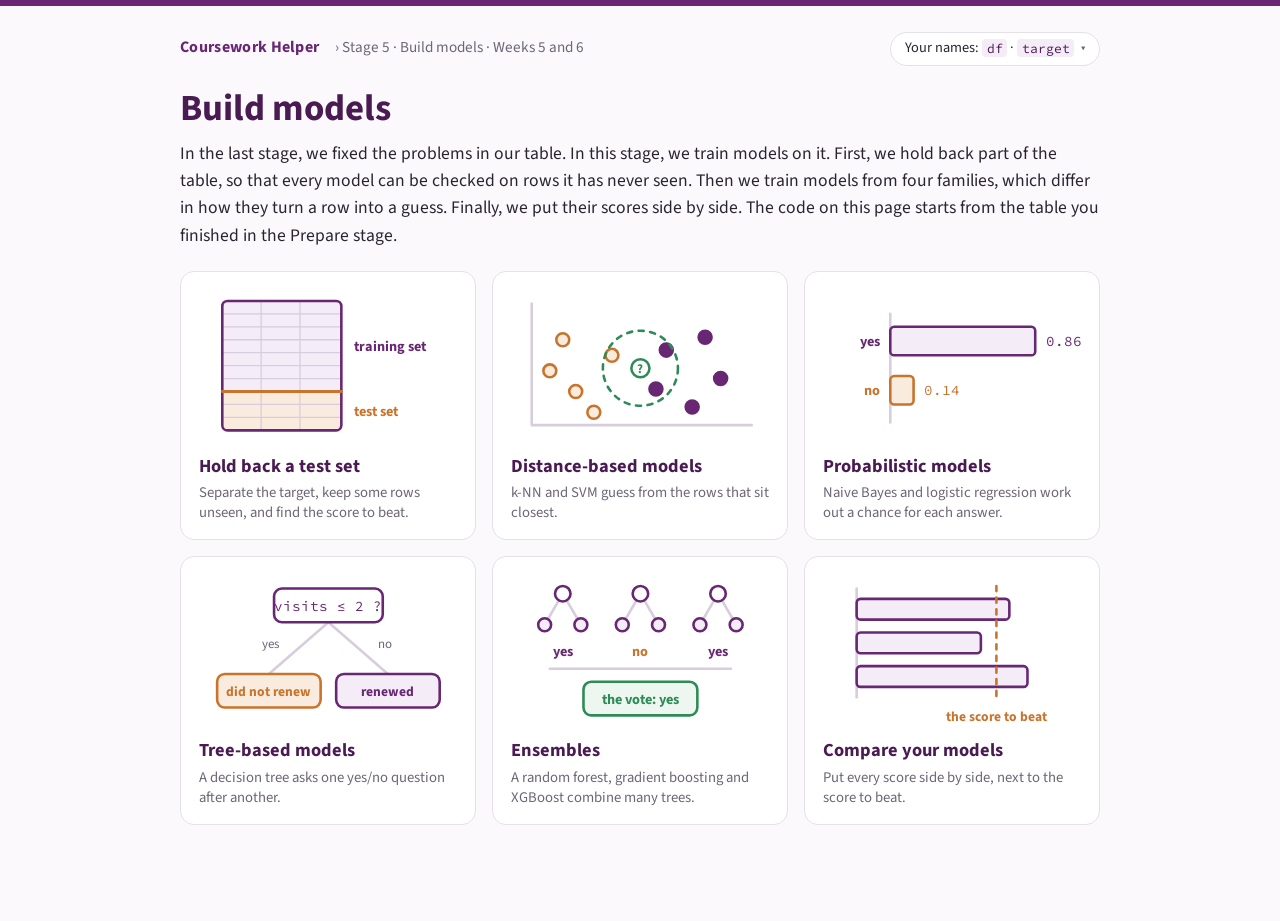
==== commit 5bdaf551: "Fix Header, Overflow and Submit Grades" ====
--- a/build.html
+++ b/build.html
@@ -17,7 +17,7 @@
 </style>
 </head><body>
 <div class="topbar"></div>
-<div class="masthead"><a class="brand" href="index.html">CM3151 / CMM548 · Coursework Helper</a><span class="crumbs">› Stage 5 · Build models · Weeks 5 and 6</span>
+<div class="masthead"><a class="brand" href="index.html">Coursework Helper</a><span class="crumbs">› Stage 5 · Build models · Weeks 5 and 6</span>
 <div class="namesdock"><button class="namesbtn" id="namesbtn" aria-expanded="false">Your names: <code id="nm-df">df</code> · <code id="nm-target">target</code> <span class="chev">▾</span></button>
 <div class="namespanel" id="namespanel" hidden><p>Type the names from your own notebook once. Every code block on the page changes to match, and they are remembered on this computer.</p>
 <label>Your table <input data-key="df" value="df"></label><label>Your target column <input data-key="target" value="target"></label></div></div></div>
--- a/style.css
+++ b/style.css
@@ -114,7 +114,7 @@
 .stages .stage:nth-child(2){animation-delay:.05s}.stages .stage:nth-child(3){animation-delay:.1s}.stages .stage:nth-child(4){animation-delay:.15s}.stages .stage:nth-child(5){animation-delay:.2s}.stages .stage:nth-child(6){animation-delay:.25s}.stages .stage:nth-child(7){animation-delay:.3s}.stages .stage:nth-child(8){animation-delay:.35s}
 @media (prefers-reduced-motion:reduce){*{animation:none!important;transition:none!important}}
 
-.intro-text p{font-size:1.1rem;max-width:66ch;margin-bottom:1.4rem}
+.intro-text p{font-size:1.1rem;max-width:none;margin-bottom:1.4rem}
 .model{display:grid;grid-template-columns:repeat(3,1fr);gap:1rem;margin:0 0 2rem}
 .model.four{grid-template-columns:repeat(4,1fr)}
 @media (max-width:900px){.model.four{grid-template-columns:1fr 1fr}}
@@ -182,3 +182,6 @@
 .qinner ol.steps-list{max-width:68ch;margin:.3rem 0 .8rem 1.3rem;font-size:1.02rem}
 .qinner ol.steps-list li{margin:.3rem 0;padding-left:.2rem}
 .figbox.small{max-width:46ch}
+
+/* Full-width text (19 Nov 2026): paragraphs, lists, taglines, code and output fill the page. Charts keep their own width. */
+.qinner p,.qinner ol.steps-list,.qhead .title small,.dsintro,.codebox,.outbox,.qinner pre.o{max-width:none}
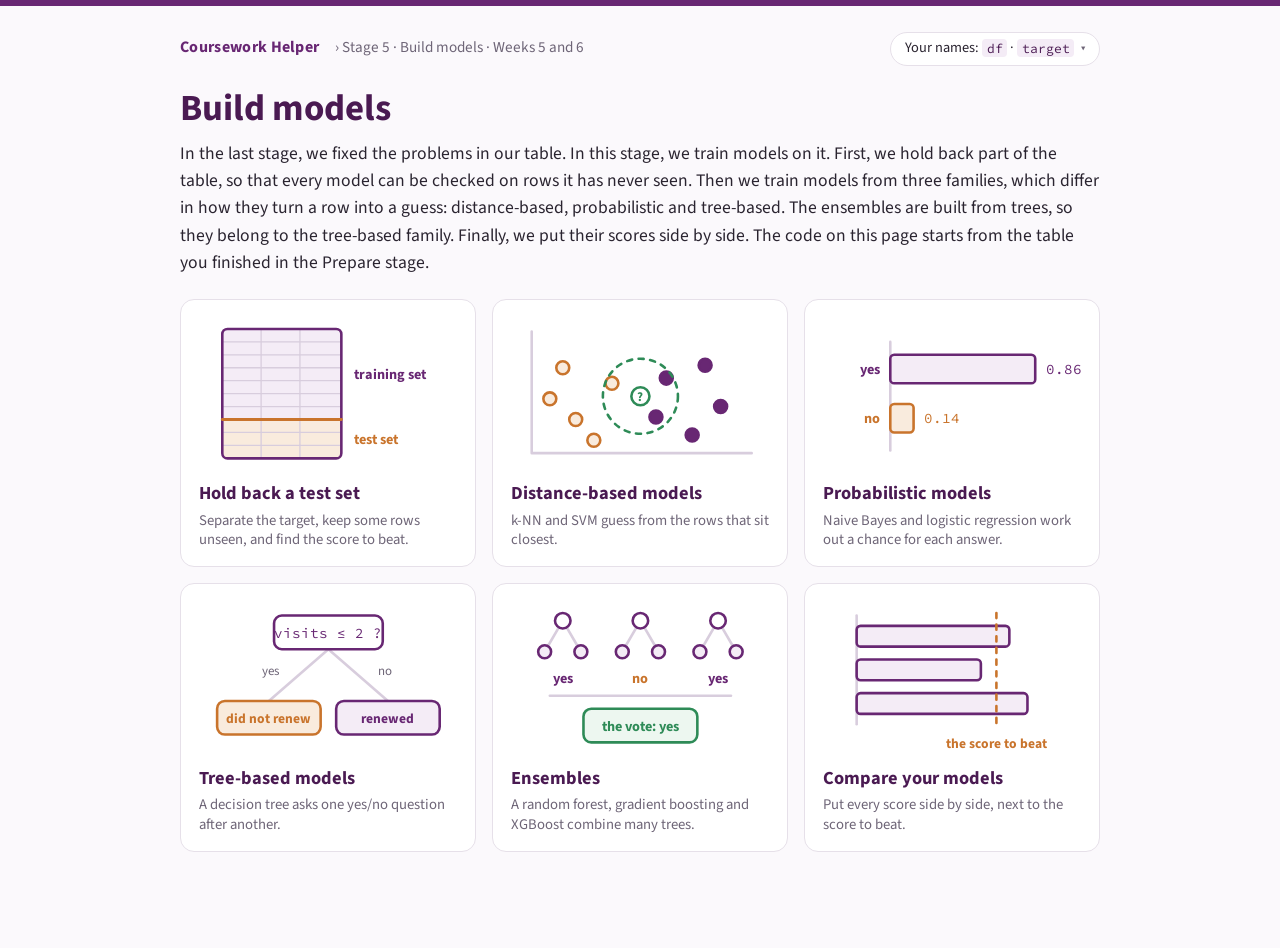
==== commit 3c9d77ee: "Add CMM Pill, Clarify Model Comparison Cards" ====
--- a/build.html
+++ b/build.html
@@ -14,6 +14,22 @@
 <link rel="stylesheet" href="style.css">
 <style>
   body.review [data-draft]{background:#FFF6D6;box-shadow:0 0 0 3px #FFF6D6;border-radius:3px}
+  /* Compare your models (19 Nov 2026) */
+  .qinner pre.o b.hl{background:#F7E3A8;border-radius:4px;padding:0 .15rem;font-weight:600}
+  .pickgrid{display:grid;grid-template-columns:repeat(3,1fr);gap:.8rem;margin:.8rem 0}
+  .pickcard{background:var(--paper);border:1.5px solid var(--line);border-radius:12px;padding:.8rem .9rem}
+  .pickcard .pick{display:inline-block;font-size:.7rem;font-weight:700;letter-spacing:.06em;text-transform:uppercase;color:var(--purple-dark);background:var(--purple-soft);border:1.5px solid var(--purple);border-radius:6px;padding:.08rem .5rem;margin-bottom:.45rem}
+  .pickcard h3{font-size:1.02rem;margin-bottom:.45rem;color:var(--purple-dark)}
+  .pickcard ul{list-style:none;margin:0 0 .55rem;padding:0}
+  .pickcard li{border:1.5px solid var(--line);border-radius:8px;padding:.3rem .6rem;margin:.3rem 0;font-weight:600;display:flex;justify-content:space-between;align-items:center;gap:.5rem}
+  .pickcard li code{font-weight:400}
+  .pickcard p,.exbox p{max-width:none;margin:0;font-size:.93rem;line-height:1.4}
+  .exgrid{display:grid;grid-template-columns:1fr 1fr;gap:.8rem;margin:.2rem 0 1rem}
+  .exbox{border:1.5px solid var(--line);border-radius:12px;padding:.7rem .9rem}
+  .exbox h3{font-size:1rem;margin-bottom:.3rem}
+  .exbox.good{border-color:var(--green);background:var(--green-soft)}.exbox.good h3{color:var(--green)}
+  .exbox.weak{border-color:var(--orange);background:var(--orange-soft)}.exbox.weak h3{color:var(--orange)}
+  @media (max-width:760px){.pickgrid,.exgrid{grid-template-columns:1fr}}
 </style>
 </head><body>
 <div class="topbar"></div>
@@ -23,7 +39,7 @@
 <label>Your table <input data-key="df" value="df"></label><label>Your target column <input data-key="target" value="target"></label></div></div></div>
 <main class="wrap">
 <h1>Build models</h1>
-<div class="intro-text"><p>In the last stage, we fixed the problems in our table. In this stage, we train models on it. First, we hold back part of the table, so that every model can be checked on rows it has never seen. Then we train models from four families, which differ in how they turn a row into a guess. Finally, we put their scores side by side. The code on this page starts from the table you finished in the Prepare stage.</p></div>
+<div class="intro-text"><p>In the last stage, we fixed the problems in our table. In this stage, we train models on it. First, we hold back part of the table, so that every model can be checked on rows it has never seen. Then we train models from three families, which differ in how they turn a row into a guess: distance-based, probabilistic and tree-based. The ensembles are built from trees, so they belong to the tree-based family. Finally, we put their scores side by side. The code on this page starts from the table you finished in the Prepare stage.</p></div>
 
 <div class="model" id="model">
   <a class="panel" href="#g-split" data-group="split">
@@ -339,33 +355,37 @@
 <div class="group" id="g-compare" hidden>
 <p class="gintro">One score on its own says very little. Putting every model's scores in one table, next to the score to beat, shows which models have learned something, and gives you the comparison your report needs.</p>
 
-<section class="q" id="q-compare"><button class="qhead" aria-expanded="false"><span class="title">How do I put my models' scores side by side?<small>One table, with a row for each model and a column for each of its two scores.</small></span><span class="chev">▾</span></button>
-<div class="qbody"><div class="qinner">
-<p>We build a small table with one row for each model. The three lists need to be in the same order: the names you want to show, then each model's training score, then each model's test score. <code>round(3)</code> keeps three decimal places.</p>
-<div class="codebox"><button class="copy">Copy</button><pre data-code="pd.DataFrame({
-    'model': ['k-NN', 'Naive Bayes', 'Decision tree'],
-    'training score': [knn.score(X_train, y_train), nb.score(X_train, y_train), tree5.score(X_train, y_train)],
-    'test score': [knn.score(X_test, y_test), nb.score(X_test, y_test), tree5.score(X_test, y_test)],
-}).round(3)"></pre></div>
-<div class="outbox"><span class="olabel">Example output</span><pre class="o">           model  training score  test score
-0           k-NN           0.917       0.881
-1    Naive Bayes           0.826       0.827
-2  Decision tree           0.896       0.891</pre></div>
-<p>Swap in the models you trained: change the names in the first list, and the model at the start of each <code>.score</code> in the other two. If a model was trained on a sample, its training score uses the sample, as in <code>svm.score(X_sample, y_sample)</code>.</p>
-<p>Read the table in two steps. First, compare each test score with your score to beat. Then compare the two scores in each row: a training score far above the test score means that the model has memorised some of its training rows.</p>
-<p>On Bank Marketing, only the tree is above the score to beat (0.883), and even the best model on this page (0.894) is only about one point above it. When most of the answers are the same, this score cannot tell good models apart, and <a href="evaluate.html">the Evaluate stage shows the scores that can</a>. It asks for the name of a trained model, which is the name on the left of the <code>=</code> sign, such as <code>knn</code> or <code>tree5</code>.</p>
-</div></div></section>
-
-<section class="q" id="q-choose"><button class="qhead" aria-expanded="false"><span class="title">Which models should I compare?<small>Models from different families get to their guesses in different ways, so they make different mistakes.</small></span><span class="chev">▾</span></button>
-<div class="qbody"><div class="qinner">
-<p>Two models from the same family often get the same rows wrong, so comparing them tells you less than comparing across families. Each card below gives a family, its models on this page, and what to know before you choose it.</p>
-<div class="dsgrid">
-<div class="dscard"><h3>Distance-based</h3><p><code>knn</code> and <code>svm</code>. Both need the columns on the same scale. Both slow down on big tables: k-NN when it guesses, and the SVM when it trains.</p></div>
-<div class="dscard"><h3>Probabilistic</h3><p><code>nb</code> and <code>lr</code>. Naive Bayes needs no scaling, and logistic regression does. Both train quickly, and both can give a chance for each answer as well as a guess.</p></div>
-<div class="dscard"><h3>Tree-based</h3><p><code>tree</code> and <code>tree5</code>. No scaling needed. A tree memorises its training set unless it has a limit such as <code>max_depth</code>.</p></div>
-<div class="dscard"><h3>Ensembles</h3><p><code>rf</code>, <code>gb</code> and <code>xgb</code>. No scaling needed. They take longer to train, because each one is made of many trees.</p></div>
-</div>
-<p>A decision tree and a random forest are closely related, because a forest is made of trees. Comparing those two tells you less than comparing either of them with a model from another family.</p>
+<section class="q" id="q-compare"><button class="qhead" aria-expanded="false"><span class="title">How do I put my models' scores side by side?<small>Print one line for each model you trained, with its training score and its test score.</small></span><span class="chev">▾</span></button>
+<div class="qbody"><div class="qinner">
+<p>When you trained each model on this page, you gave it a name: the word on the left of the <code>=</code> sign. That name now holds your trained model, and we use it whenever we want to ask the model for something.</p>
+<div class="outbox"><span class="olabel">From when you trained k-NN</span><pre class="o"><b class="hl">knn</b> = make_pipeline(MinMaxScaler(), KNeighborsClassifier(n_neighbors=3))
+<b class="hl">knn</b>.fit(X_train, y_train)</pre></div>
+<p>Here the name is <code>knn</code>. The other names on this page are <code>svm</code>, <code>nb</code>, <code>lr</code>, <code>tree</code>, <code>tree5</code>, <code>rf</code>, <code>gb</code> and <code>xgb</code>. If you chose different names in your own notebook, use yours.</p>
+<p>Next, we print one line for a model: a label for us to read, then its training score, then its test score. <code>round</code> keeps each score to three decimal places.</p>
+<div class="extra"><span class="tag">Interactive</span> Type a label for one of your models <input data-key="clabel" value="k-NN"> and the name you gave it when you trained it <input data-key="cmodel" value="knn">, then run the code below.</div>
+<div class="codebox"><button class="copy">Copy</button><pre data-code="print('{clabel}', round({cmodel}.score(X_train, y_train), 3), round({cmodel}.score(X_test, y_test), 3))"></pre></div>
+<div class="outbox"><span class="olabel">Example output</span><pre class="o">k-NN 0.917 0.881</pre></div>
+<p>The first number is the training score and the second is the test score. Now change the label and the name, and run the line again for each of your other models. After three models, we have three lines:</p>
+<div class="outbox"><span class="olabel">Example output, after three models</span><pre class="o">k-NN 0.917 0.881
+Naive Bayes 0.826 0.827
+Decision tree 0.896 0.891</pre></div>
+<p>If you see <code>NameError: name 'knn' is not defined</code>, the model with that name has not been trained in this notebook yet, or its name is spelt differently. Run the cell that trains it first.</p>
+<p>If a model was trained on a sample, its training score uses the sample: put <code>X_sample, y_sample</code> in place of <code>X_train, y_train</code>.</p>
+</div></div></section>
+
+<section class="q" id="q-choose"><button class="qhead" aria-expanded="false"><span class="title">Which models should I compare? <span class="modpill" title="Asked for in the CMM548 coursework. Optional for CM3151.">CMM548</span><small>Pick models from different families: one from each group, not two from the same group.</small></span><span class="chev">▾</span></button>
+<div class="qbody"><div class="qinner">
+<p>Models in the same family get to their guesses in a similar way, so they often get the same rows wrong, and comparing them tells you little. Models from different families work in different ways, so comparing them tells you more. To choose, pick one model from each group below:</p>
+<div class="pickgrid">
+<div class="pickcard"><span class="pick">Pick one</span><h3>Distance-based</h3><ul><li>k-NN <code>knn</code></li><li>SVM <code>svm</code></li></ul><p>Both need the columns on the same scale, and both slow down on big tables.</p></div>
+<div class="pickcard"><span class="pick">Pick one</span><h3>Probabilistic</h3><ul><li>Naive Bayes <code>nb</code></li><li>Logistic regression <code>lr</code></li></ul><p>Both train quickly. Logistic regression needs the columns on the same scale, and Naive Bayes does not.</p></div>
+<div class="pickcard"><span class="pick">Pick one</span><h3>Tree-based and ensembles</h3><ul><li>Decision tree <code>tree5</code></li><li>Random forest <code>rf</code></li><li>Gradient boosting <code>gb</code></li><li>XGBoost <code>xgb</code></li></ul><p>None of them needs scaling. The ensembles are built from trees, so a tree and a forest belong to the same group.</p></div>
+</div>
+<div class="exgrid">
+<div class="exbox good"><h3>Different families</h3><p>k-NN, Naive Bayes and a random forest. One from each group, so this is a comparison of three families.</p></div>
+<div class="exbox weak"><h3>The same family</h3><p>Naive Bayes and logistic regression. Both are probabilistic, so this is a comparison inside one family.</p></div>
+</div>
+<p>How many models you need, and whether they have to come from different families, depends on your coursework: <a href="submit.html">the Final submission page lists what yours asks for</a>. If you only need two models, two from different groups still make the more interesting comparison.</p>
 <p>In your report, say why you chose each model, and for each fix from the Prepare stage, say whether your models needed it. A fix you left out, with its reason, is a result too.</p>
 </div></div></section>
 </div>
@@ -375,7 +395,7 @@
 </main>
 
 <script>
-const vals = {df:'df', target:'target'};
+const vals = {df:'df', target:'target', clabel:'k-NN', cmodel:'knn'};
 try{ Object.assign(vals, JSON.parse(localStorage.getItem('cw-names')||'{}')); }catch(e){}
 function sub(s){ return s.replace(/\{(\w+)\}/g, (m,k)=> vals[k] ?? m); }
 function esc(s){ return s.replace(/&/g,'&amp;').replace(/</g,'&lt;'); }
@@ -408,6 +428,6 @@
 if(location.hash){ const q=document.querySelector(location.hash); if(q && q.classList.contains('q')){ if(q.closest('.group')) pick(q.closest('.group').id.slice(2),false); setOpen(q,true); q.scrollIntoView(); } }
 // review mode: every paragraph on this page is new wording, so ?review shades all of it
 if(/[?&]review\b/.test(location.search)){ document.body.classList.add('review');
-  document.querySelectorAll('.intro-text p, .gintro, .qinner > p, .qinner li, .qhead small, .qhead .title, .panel h2, .panel p, .dscard p').forEach(e=> e.setAttribute('data-draft','')); }
+  document.querySelectorAll('.intro-text p, .gintro, .qinner > p, .qinner li, .qhead small, .qhead .title, .panel h2, .panel p, .dscard p, .extra, .pickcard p, .pickcard li, .pickcard h3, .exbox p, .exbox h3').forEach(e=> e.setAttribute('data-draft','')); }
 </script>
 </body></html>
--- a/style.css
+++ b/style.css
@@ -185,3 +185,6 @@
 
 /* Full-width text (19 Nov 2026): paragraphs, lists, taglines, code and output fill the page. Charts keep their own width. */
 .qinner p,.qinner ol.steps-list,.qhead .title small,.dsintro,.codebox,.outbox,.qinner pre.o{max-width:none}
+
+/* Module pill (19 Nov 2026): the filled purple CMM548 pill from the slides, for a question that the CMM548 coursework asks for */
+.modpill{display:inline-block;vertical-align:middle;margin-left:.35rem;position:relative;top:-.1em;font-size:.72rem;font-weight:700;letter-spacing:.05em;line-height:1.5;color:#fff;background:var(--purple);border-radius:999px;padding:.05rem .65rem;white-space:nowrap}
